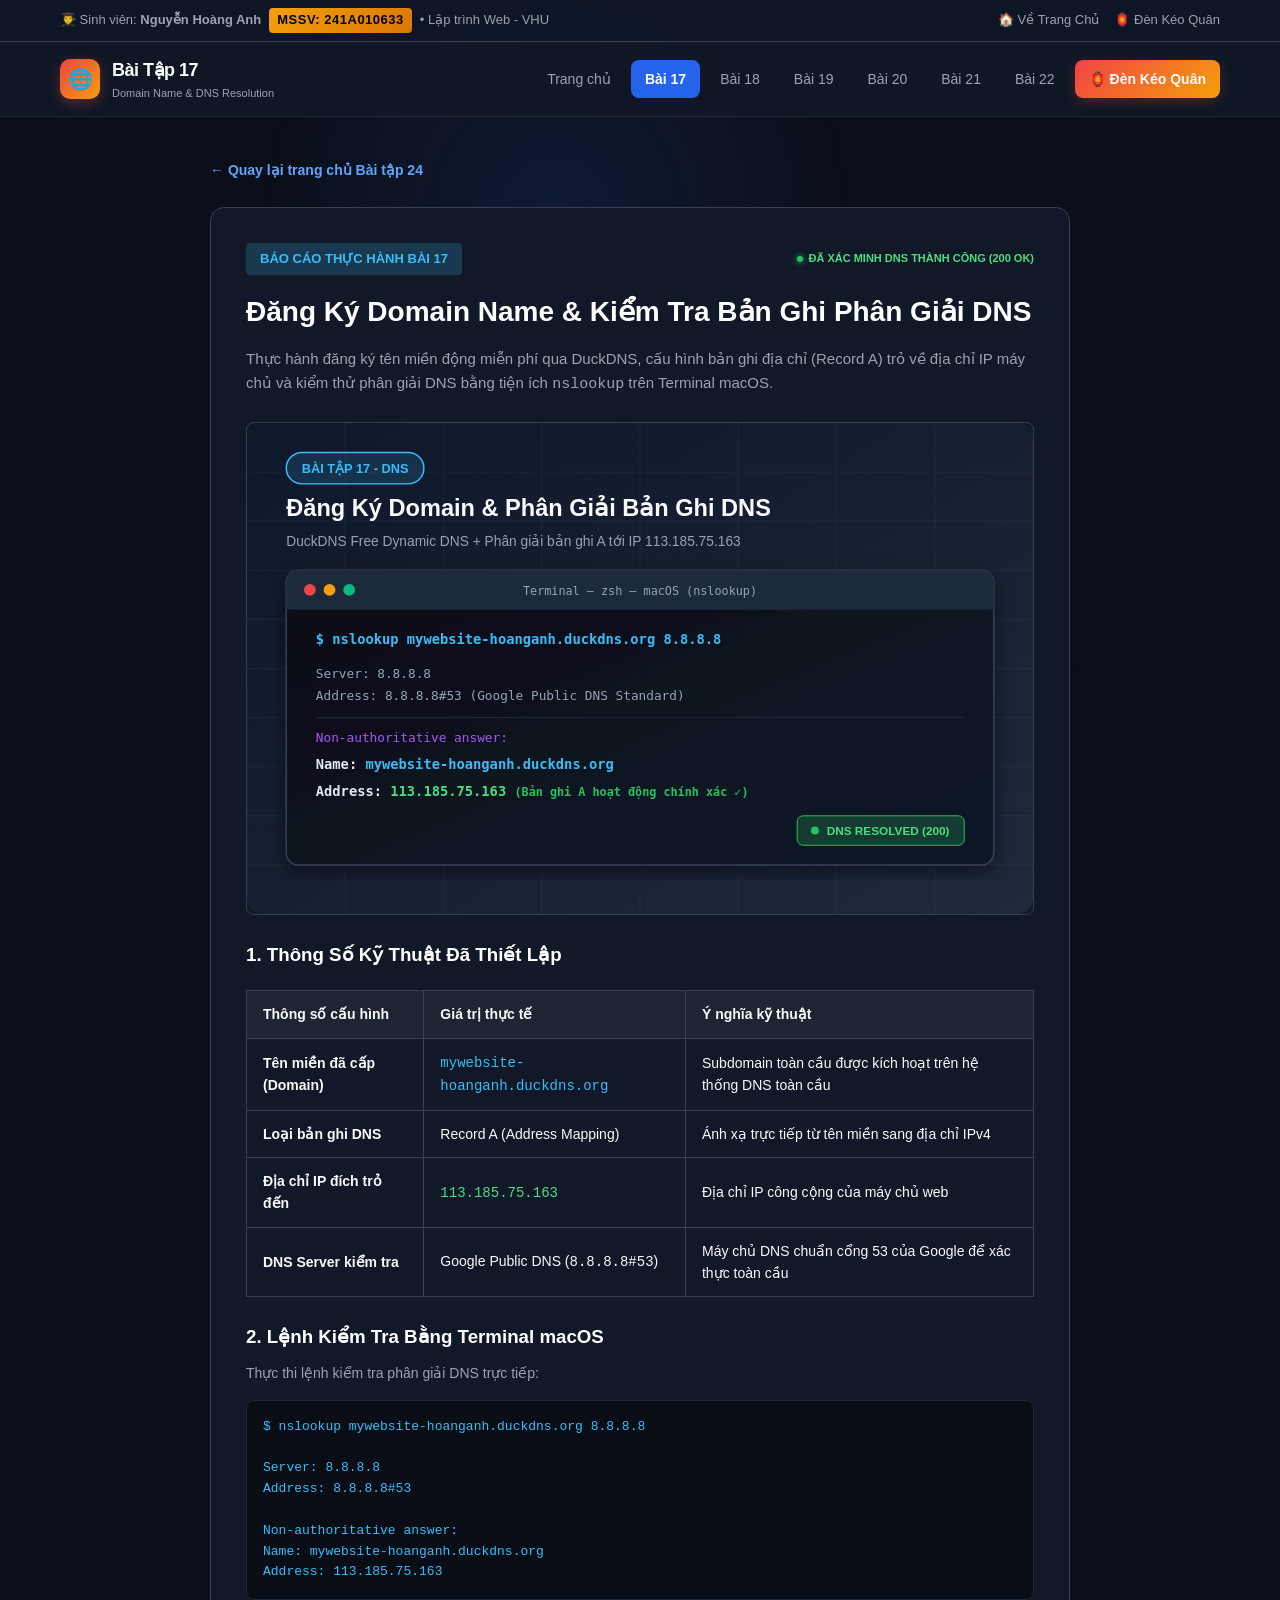
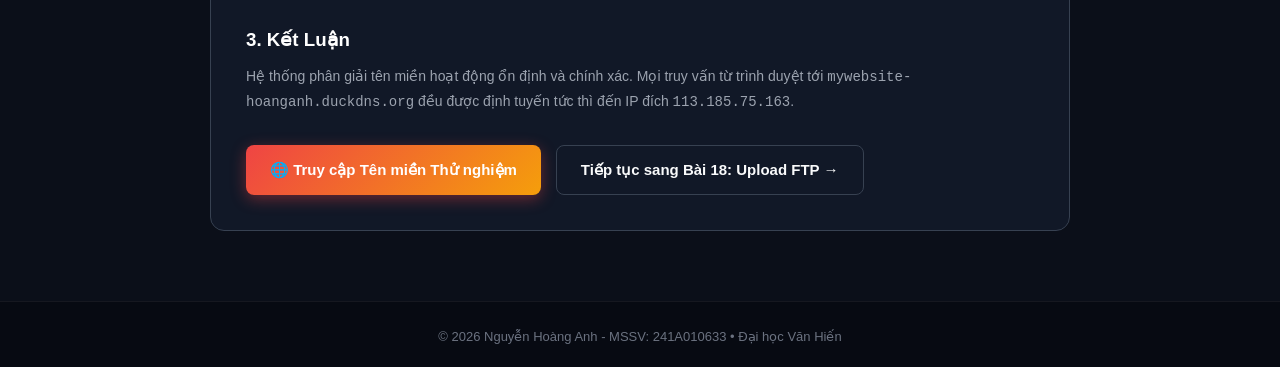
==== bai17.html @ 5831624d "Bài tập 24: Thiết kế hiệu ứng JavaScript Đèn kéo quân 3D & Trang chủ kết quả bài tập 17-22 - MSSV: 2" ====
<!DOCTYPE html>
<html lang="vi">
<head>
  <meta charset="UTF-8">
  <meta name="viewport" content="width=device-width, initial-scale=1.0">
  <title>Bài tập 17: Đăng ký Domain & Kiểm tra DNS | MSSV: 241A010633</title>
  <link rel="stylesheet" href="css/style.css">
  <style>
    .detail-container { max-width: 900px; margin: 40px auto 70px; }
    .report-card {
      background: var(--bg-card);
      border: 1px solid var(--border-color);
      border-radius: var(--radius-lg);
      padding: 35px;
      margin-bottom: 30px;
    }
    .back-link {
      display: inline-flex;
      align-items: center;
      gap: 8px;
      color: #60a5fa;
      font-weight: 600;
      margin-bottom: 25px;
      font-size: 14px;
    }
    .media-box {
      border-radius: var(--radius-md);
      overflow: hidden;
      margin: 25px 0;
      border: 1px solid #334155;
    }
    .media-box img { width: 100%; display: block; }
    .table-custom {
      width: 100%;
      border-collapse: collapse;
      margin: 20px 0;
      font-size: 14px;
    }
    .table-custom th, .table-custom td {
      border: 1px solid var(--border-color);
      padding: 12px 16px;
      text-align: left;
    }
    .table-custom th {
      background: rgba(255, 255, 255, 0.05);
      color: #f8fafc;
    }
    .code-snippet {
      background: #090d16;
      border: 1px solid #1e293b;
      border-radius: 8px;
      padding: 16px;
      font-family: 'Fira Code', monospace;
      font-size: 13px;
      color: #38bdf8;
      overflow-x: auto;
      margin: 15px 0;
    }
  </style>
</head>
<body>

  <!-- TOP BAR -->
  <div class="top-bar">
    <div class="container top-bar-content">
      <div class="student-tag">
        <span>👨‍🎓 Sinh viên: <strong>Nguyễn Hoàng Anh</strong></span>
        <span class="mssv-badge">MSSV: 241A010633</span>
        <span>• Lập trình Web - VHU</span>
      </div>
      <div class="quick-links">
        <a href="index.html">🏠 Về Trang Chủ</a>
        <a href="den-keo-quan.html">🏮 Đèn Kéo Quân</a>
      </div>
    </div>
  </div>

  <!-- NAVBAR -->
  <nav class="navbar">
    <div class="container nav-container">
      <a href="index.html" class="brand-logo">
        <div class="logo-icon">🌐</div>
        <div class="brand-text">
          <h1>Bài Tập 17</h1>
          <span>Domain Name &amp; DNS Resolution</span>
        </div>
      </a>
      <ul class="nav-menu">
        <li class="nav-item"><a href="index.html">Trang chủ</a></li>
        <li class="nav-item"><a href="bai17.html" class="active">Bài 17</a></li>
        <li class="nav-item"><a href="bai18.html">Bài 18</a></li>
        <li class="nav-item"><a href="bai19.html">Bài 19</a></li>
        <li class="nav-item"><a href="bai20.html">Bài 20</a></li>
        <li class="nav-item"><a href="bai21.html">Bài 21</a></li>
        <li class="nav-item"><a href="bai22.html">Bài 22</a></li>
        <li class="nav-item highlight"><a href="den-keo-quan.html">🏮 Đèn Kéo Quân</a></li>
      </ul>
    </div>
  </nav>

  <div class="container detail-container">
    <a href="index.html" class="back-link">← Quay lại trang chủ Bài tập 24</a>

    <div class="report-card">
      <div style="display: flex; justify-content: space-between; align-items: center; margin-bottom: 15px; flex-wrap: wrap; gap: 10px;">
        <span class="tag" style="background: rgba(56, 189, 248, 0.2); color: #38bdf8; font-weight: bold; padding: 6px 14px; font-size: 13px;">BÁO CÁO THỰC HÀNH BÀI 17</span>
        <span class="status-indicator"><span class="status-dot"></span> ĐÃ XÁC MINH DNS THÀNH CÔNG (200 OK)</span>
      </div>

      <h1 style="font-size: 28px; margin-bottom: 12px; color: #fff;">Đăng Ký Domain Name &amp; Kiểm Tra Bản Ghi Phân Giải DNS</h1>
      <p style="color: var(--text-muted); font-size: 15px;">
        Thực hành đăng ký tên miền động miễn phí qua DuckDNS, cấu hình bản ghi địa chỉ (Record A) trỏ về địa chỉ IP máy chủ và kiểm thử phân giải DNS bằng tiện ích <code>nslookup</code> trên Terminal macOS.
      </p>

      <!-- HÌNH KẾT QUẢ -->
      <div class="media-box">
        <img src="images/bt17.svg" alt="Hình kết quả Bài tập 17 DNS">
      </div>

      <h3 style="color: #fff; margin: 25px 0 10px;">1. Thông Số Kỹ Thuật Đã Thiết Lập</h3>
      <table class="table-custom">
        <thead>
          <tr>
            <th>Thông số cấu hình</th>
            <th>Giá trị thực tế</th>
            <th>Ý nghĩa kỹ thuật</th>
          </tr>
        </thead>
        <tbody>
          <tr>
            <td><strong>Tên miền đã cấp (Domain)</strong></td>
            <td><code style="color: #38bdf8;">mywebsite-hoanganh.duckdns.org</code></td>
            <td>Subdomain toàn cầu được kích hoạt trên hệ thống DNS toàn cầu</td>
          </tr>
          <tr>
            <td><strong>Loại bản ghi DNS</strong></td>
            <td>Record A (Address Mapping)</td>
            <td>Ánh xạ trực tiếp từ tên miền sang địa chỉ IPv4</td>
          </tr>
          <tr>
            <td><strong>Địa chỉ IP đích trỏ đến</strong></td>
            <td><code style="color: #4ade80;">113.185.75.163</code></td>
            <td>Địa chỉ IP công cộng của máy chủ web</td>
          </tr>
          <tr>
            <td><strong>DNS Server kiểm tra</strong></td>
            <td>Google Public DNS (<code>8.8.8.8#53</code>)</td>
            <td>Máy chủ DNS chuẩn cổng 53 của Google để xác thực toàn cầu</td>
          </tr>
        </tbody>
      </table>

      <h3 style="color: #fff; margin: 25px 0 10px;">2. Lệnh Kiểm Tra Bằng Terminal macOS</h3>
      <p style="color: var(--text-muted); font-size: 14px;">Thực thi lệnh kiểm tra phân giải DNS trực tiếp:</p>
      <div class="code-snippet">
$ nslookup mywebsite-hoanganh.duckdns.org 8.8.8.8<br><br>
Server:        8.8.8.8<br>
Address:       8.8.8.8#53<br><br>
Non-authoritative answer:<br>
Name:    mywebsite-hoanganh.duckdns.org<br>
Address: 113.185.75.163
      </div>

      <h3 style="color: #fff; margin: 25px 0 10px;">3. Kết Luận</h3>
      <p style="color: var(--text-muted); font-size: 14px; line-height: 1.7;">
        Hệ thống phân giải tên miền hoạt động ổn định và chính xác. Mọi truy vấn từ trình duyệt tới <code>mywebsite-hoanganh.duckdns.org</code> đều được định tuyến tức thì đến IP đích <code>113.185.75.163</code>.
      </p>

      <div style="margin-top: 30px; display: flex; gap: 15px; flex-wrap: wrap;">
        <a href="http://mywebsite-hoanganh.duckdns.org" target="_blank" rel="noopener" class="btn btn-primary">
          🌐 Truy cập Tên miền Thử nghiệm
        </a>
        <a href="bai18.html" class="btn btn-secondary">
          Tiếp tục sang Bài 18: Upload FTP →
        </a>
      </div>
    </div>
  </div>

  <footer>
    <div class="container">
      <p>© 2026 Nguyễn Hoàng Anh - MSSV: 241A010633 • Đại học Văn Hiến</p>
    </div>
  </footer>
</body>
</html>
---- css/style.css ----
/* ==========================================================================
   STYLE CHÍNH CHO BÀI TẬP 24 - ĐẠI HỌC VĂN HIẾN (VHU)
   Sinh viên: Nguyễn Hoàng Anh | MSSV: 241A010633
   ========================================================================== */

:root {
  --primary: #2563eb;
  --primary-hover: #1d4ed8;
  --accent: #f59e0b;
  --accent-gold: #d97706;
  --bg-main: #0b0f19;
  --bg-card: #111827;
  --bg-card-hover: #1f2937;
  --border-color: #374151;
  --text-main: #f9fafb;
  --text-muted: #9ca3af;
  --text-dim: #6b7280;
  --font-family: -apple-system, BlinkMacSystemFont, "Segoe UI", Roboto, "Helvetica Neue", Arial, sans-serif;
  --shadow-sm: 0 1px 2px 0 rgba(0, 0, 0, 0.05);
  --shadow-lg: 0 10px 25px -5px rgba(0, 0, 0, 0.4), 0 8px 10px -6px rgba(0, 0, 0, 0.3);
  --radius-lg: 14px;
  --radius-md: 8px;
  --transition: all 0.3s cubic-bezier(0.4, 0, 0.2, 1);
}

* {
  margin: 0;
  padding: 0;
  box-sizing: border-box;
}

html {
  scroll-behavior: smooth;
}

body {
  font-family: var(--font-family);
  background-color: var(--bg-main);
  color: var(--text-main);
  line-height: 1.6;
  overflow-x: hidden;
}

/* Background gradient blobs */
body::before {
  content: "";
  position: fixed;
  top: -10%;
  left: 20%;
  width: 600px;
  height: 600px;
  background: radial-gradient(circle, rgba(37, 99, 235, 0.12) 0%, rgba(0,0,0,0) 70%);
  pointer-events: none;
  z-index: -1;
}

body::after {
  content: "";
  position: fixed;
  bottom: 0%;
  right: 15%;
  width: 500px;
  height: 500px;
  background: radial-gradient(circle, rgba(245, 158, 11, 0.08) 0%, rgba(0,0,0,0) 70%);
  pointer-events: none;
  z-index: -1;
}

a {
  color: inherit;
  text-decoration: none;
}

/* CONTAINER */
.container {
  width: 100%;
  max-width: 1200px;
  margin: 0 auto;
  padding: 0 20px;
}

/* ==========================================================================
   TOP BAR (THÔNG TIN SINH VIÊN & MSSV)
   ========================================================================== */
.top-bar {
  background: rgba(15, 23, 42, 0.85);
  backdrop-filter: blur(8px);
  border-bottom: 1px solid var(--border-color);
  padding: 8px 0;
  font-size: 13px;
  color: var(--text-muted);
}

.top-bar-content {
  display: flex;
  justify-content: space-between;
  align-items: center;
  flex-wrap: wrap;
  gap: 10px;
}

.student-tag {
  display: inline-flex;
  align-items: center;
  gap: 8px;
}

.mssv-badge {
  background: linear-gradient(135deg, #f59e0b, #d97706);
  color: #000;
  font-weight: 800;
  padding: 2px 8px;
  border-radius: 4px;
  letter-spacing: 0.5px;
}

.quick-links {
  display: flex;
  gap: 15px;
}

.quick-links a:hover {
  color: var(--accent);
}

/* ==========================================================================
   NAVIGATION BAR
   ========================================================================== */
.navbar {
  position: sticky;
  top: 0;
  z-index: 1000;
  background: rgba(17, 24, 39, 0.92);
  backdrop-filter: blur(12px);
  border-bottom: 1px solid rgba(255, 255, 255, 0.08);
  padding: 14px 0;
  transition: var(--transition);
}

.nav-container {
  display: flex;
  justify-content: space-between;
  align-items: center;
}

.brand-logo {
  display: flex;
  align-items: center;
  gap: 12px;
}

.logo-icon {
  width: 40px;
  height: 40px;
  border-radius: 10px;
  background: linear-gradient(135deg, #ef4444, #f59e0b);
  display: flex;
  align-items: center;
  justify-content: center;
  font-size: 20px;
  box-shadow: 0 4px 12px rgba(239, 68, 68, 0.35);
}

.brand-text h1 {
  font-size: 18px;
  font-weight: 800;
  color: var(--text-main);
  letter-spacing: -0.5px;
}

.brand-text span {
  font-size: 11px;
  color: var(--text-muted);
  display: block;
}

.nav-menu {
  display: flex;
  list-style: none;
  align-items: center;
  gap: 6px;
}

.nav-item a {
  padding: 8px 14px;
  border-radius: var(--radius-md);
  font-size: 14px;
  font-weight: 500;
  color: var(--text-muted);
  transition: var(--transition);
  display: inline-flex;
  align-items: center;
  gap: 6px;
}

.nav-item a:hover {
  color: var(--text-main);
  background: rgba(255, 255, 255, 0.06);
}

.nav-item a.active {
  color: #ffffff;
  background: var(--primary);
  font-weight: 600;
}

.nav-item.highlight a {
  background: linear-gradient(135deg, #ef4444, #f59e0b);
  color: #fff;
  font-weight: 700;
  box-shadow: 0 4px 12px rgba(239, 68, 68, 0.25);
}

.nav-item.highlight a:hover {
  opacity: 0.95;
  transform: translateY(-1px);
}

.nav-toggle {
  display: none;
  background: none;
  border: none;
  color: var(--text-main);
  font-size: 24px;
  cursor: pointer;
}

/* ==========================================================================
   HERO SECTION
   ========================================================================== */
.hero-section {
  padding: 60px 0 40px;
  text-align: center;
  position: relative;
}

.hero-badge {
  display: inline-flex;
  align-items: center;
  gap: 8px;
  padding: 6px 16px;
  background: rgba(37, 99, 235, 0.15);
  border: 1px solid rgba(59, 130, 246, 0.3);
  border-radius: 30px;
  color: #60a5fa;
  font-size: 13px;
  font-weight: 600;
  margin-bottom: 20px;
}

.hero-title {
  font-size: clamp(28px, 4vw, 44px);
  font-weight: 900;
  line-height: 1.2;
  margin-bottom: 16px;
  background: linear-gradient(135deg, #ffffff 0%, #cbd5e1 50%, #94a3b8 100%);
  -webkit-background-clip: text;
  -webkit-text-fill-color: transparent;
}

.hero-subtitle {
  font-size: clamp(15px, 2vw, 18px);
  color: var(--text-muted);
  max-width: 780px;
  margin: 0 auto 30px;
}

.hero-cta-group {
  display: flex;
  justify-content: center;
  gap: 15px;
  flex-wrap: wrap;
  margin-bottom: 40px;
}

.btn {
  display: inline-flex;
  align-items: center;
  gap: 8px;
  padding: 12px 24px;
  border-radius: var(--radius-md);
  font-size: 15px;
  font-weight: 600;
  cursor: pointer;
  transition: var(--transition);
  border: none;
}

.btn-primary {
  background: linear-gradient(135deg, #ef4444, #f59e0b);
  color: #fff;
  box-shadow: 0 4px 15px rgba(239, 68, 68, 0.4);
}

.btn-primary:hover {
  transform: translateY(-2px);
  box-shadow: 0 6px 20px rgba(239, 68, 68, 0.5);
}

.btn-secondary {
  background: var(--bg-card);
  color: var(--text-main);
  border: 1px solid var(--border-color);
}

.btn-secondary:hover {
  background: var(--bg-card-hover);
  border-color: #6b7280;
}

/* QUICK STATS BAR */
.stats-bar {
  display: grid;
  grid-template-columns: repeat(auto-fit, minmax(200px, 1fr));
  gap: 16px;
  margin-bottom: 50px;
}

.stat-card {
  background: rgba(17, 24, 39, 0.6);
  border: 1px solid rgba(255, 255, 255, 0.08);
  border-radius: var(--radius-lg);
  padding: 20px;
  text-align: center;
  backdrop-filter: blur(10px);
  transition: var(--transition);
}

.stat-card:hover {
  transform: translateY(-3px);
  border-color: rgba(255, 255, 255, 0.15);
}

.stat-number {
  font-size: 32px;
  font-weight: 800;
  color: #60a5fa;
  margin-bottom: 4px;
}

.stat-label {
  font-size: 13px;
  color: var(--text-muted);
}

/* ==========================================================================
   SECTION HEADERS
   ========================================================================== */
.section {
  padding: 60px 0;
}

.section-header {
  text-align: center;
  margin-bottom: 45px;
}

.section-tag {
  color: var(--accent);
  font-size: 13px;
  font-weight: 700;
  text-transform: uppercase;
  letter-spacing: 1px;
  display: block;
  margin-bottom: 8px;
}

.section-title {
  font-size: clamp(24px, 3vw, 32px);
  font-weight: 800;
  color: var(--text-main);
  margin-bottom: 12px;
}

.section-desc {
  font-size: 15px;
  color: var(--text-muted);
  max-width: 650px;
  margin: 0 auto;
}

/* ==========================================================================
   CARDS GRID (DANH SÁCH BÀI TẬP 17 - 22 & ĐÈN KÉO QUÂN)
   ========================================================================== */
.projects-grid {
  display: grid;
  grid-template-columns: repeat(auto-fill, minmax(350px, 1fr));
  gap: 28px;
}

.project-card {
  background: var(--bg-card);
  border: 1px solid var(--border-color);
  border-radius: var(--radius-lg);
  overflow: hidden;
  transition: var(--transition);
  display: flex;
  flex-direction: column;
  position: relative;
}

.project-card:hover {
  transform: translateY(-6px);
  border-color: rgba(96, 165, 250, 0.5);
  box-shadow: var(--shadow-lg);
}

.project-card.featured {
  border-color: rgba(245, 158, 11, 0.5);
  background: linear-gradient(180deg, rgba(30, 15, 15, 0.8) 0%, var(--bg-card) 100%);
}

.featured-ribbon {
  position: absolute;
  top: 15px;
  right: 15px;
  background: linear-gradient(135deg, #ef4444, #f59e0b);
  color: #fff;
  font-size: 11px;
  font-weight: 800;
  padding: 4px 10px;
  border-radius: 20px;
  z-index: 10;
  box-shadow: 0 2px 8px rgba(0,0,0,0.3);
}

.card-media {
  position: relative;
  width: 100%;
  aspect-ratio: 16 / 10;
  overflow: hidden;
  background: #0d1117;
}

.card-media img {
  width: 100%;
  height: 100%;
  object-fit: cover;
  transition: transform 0.5s ease;
}

.project-card:hover .card-media img {
  transform: scale(1.04);
}

.card-badge-top {
  position: absolute;
  bottom: 12px;
  left: 12px;
  background: rgba(0, 0, 0, 0.75);
  backdrop-filter: blur(4px);
  color: #fff;
  font-size: 11px;
  font-weight: 700;
  padding: 3px 8px;
  border-radius: 4px;
  border: 1px solid rgba(255, 255, 255, 0.1);
}

.card-body {
  padding: 22px;
  display: flex;
  flex-direction: column;
  flex: 1;
}

.card-meta {
  display: flex;
  justify-content: space-between;
  align-items: center;
  margin-bottom: 10px;
}

.card-number {
  font-size: 12px;
  font-weight: 700;
  color: #60a5fa;
  text-transform: uppercase;
}

.status-indicator {
  display: inline-flex;
  align-items: center;
  gap: 5px;
  font-size: 11px;
  font-weight: 600;
  color: #4ade80;
}

.status-dot {
  width: 6px;
  height: 6px;
  border-radius: 50%;
  background: #22c55e;
  box-shadow: 0 0 6px #22c55e;
}

.card-title {
  font-size: 18px;
  font-weight: 700;
  color: var(--text-main);
  margin-bottom: 10px;
  line-height: 1.35;
}

.card-desc {
  font-size: 13.5px;
  color: var(--text-muted);
  margin-bottom: 16px;
  flex: 1;
}

.card-tags {
  display: flex;
  flex-wrap: wrap;
  gap: 6px;
  margin-bottom: 20px;
}

.tag {
  background: rgba(255, 255, 255, 0.05);
  color: var(--text-muted);
  font-size: 11px;
  padding: 3px 8px;
  border-radius: 4px;
}

.card-footer {
  display: flex;
  gap: 10px;
  padding-top: 15px;
  border-top: 1px solid rgba(255, 255, 255, 0.08);
}

.card-footer .btn {
  flex: 1;
  padding: 8px 12px;
  font-size: 13px;
  justify-content: center;
}

/* ==========================================================================
   STUDENT PROFILE CARD / FOOTER
   ========================================================================== */
.author-section {
  background: linear-gradient(180deg, transparent, rgba(17, 24, 39, 0.8));
  border-top: 1px solid var(--border-color);
  padding: 60px 0;
}

.profile-card {
  background: var(--bg-card);
  border: 1px solid var(--border-color);
  border-radius: var(--radius-lg);
  padding: 35px;
  display: flex;
  align-items: center;
  gap: 30px;
  flex-wrap: wrap;
}

.profile-avatar {
  width: 110px;
  height: 110px;
  border-radius: 50%;
  object-fit: cover;
  border: 3px solid var(--accent);
  box-shadow: 0 0 20px rgba(245, 158, 11, 0.3);
}

.profile-info {
  flex: 1;
}

.profile-name {
  font-size: 22px;
  font-weight: 800;
  color: #fff;
  margin-bottom: 6px;
  display: flex;
  align-items: center;
  gap: 12px;
  flex-wrap: wrap;
}

.profile-details {
  display: grid;
  grid-template-columns: repeat(auto-fit, minmax(180px, 1fr));
  gap: 10px;
  margin-top: 15px;
  font-size: 13.5px;
  color: var(--text-muted);
}

.profile-details strong {
  color: var(--text-main);
}

/* FOOTER */
footer {
  background: #070a12;
  border-top: 1px solid rgba(255, 255, 255, 0.06);
  padding: 25px 0;
  text-align: center;
  font-size: 13px;
  color: var(--text-dim);
}

footer a {
  color: var(--text-muted);
  text-decoration: underline;
}

footer a:hover {
  color: var(--text-main);
}

/* ==========================================================================
   RESPONSIVE DESIGN
   ========================================================================== */
@media (max-width: 900px) {
  .nav-menu {
    position: fixed;
    top: 70px;
    left: 0;
    width: 100%;
    background: #0f172a;
    flex-direction: column;
    padding: 20px;
    gap: 10px;
    border-bottom: 1px solid var(--border-color);
    display: none;
    box-shadow: var(--shadow-lg);
  }

  .nav-menu.active {
    display: flex;
  }

  .nav-toggle {
    display: block;
  }

  .nav-item {
    width: 100%;
  }

  .nav-item a {
    width: 100%;
  }

  .projects-grid {
    grid-template-columns: 1fr;
  }

  .profile-card {
    flex-direction: column;
    text-align: center;
  }

  .profile-details {
    text-align: left;
  }
}
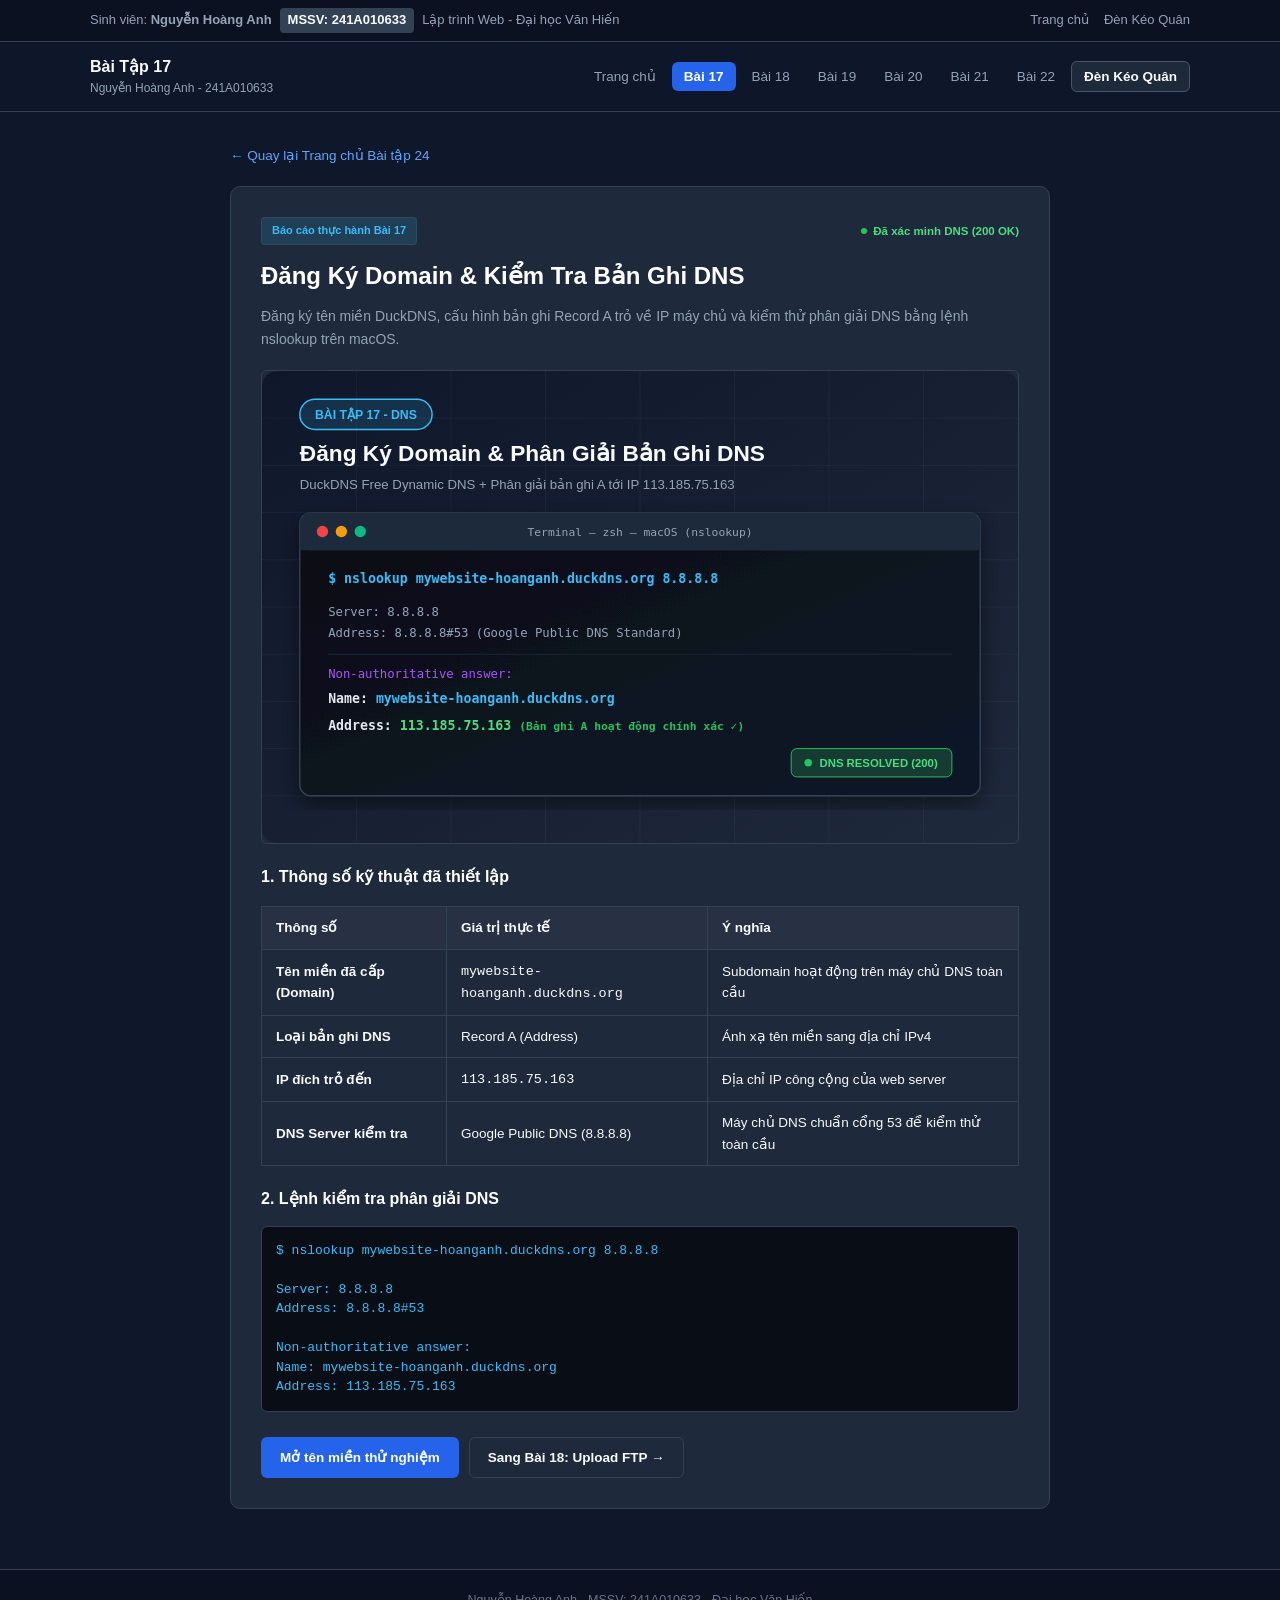
==== commit 132ed0bb: "Refactor: Giao dien gon clean, khong icon logo, khong comment trong source code" ====
--- a/bai17.html
+++ b/bai17.html
@@ -3,86 +3,84 @@
 <head>
   <meta charset="UTF-8">
   <meta name="viewport" content="width=device-width, initial-scale=1.0">
-  <title>Bài tập 17: Đăng ký Domain & Kiểm tra DNS | MSSV: 241A010633</title>
+  <title>Bài tập 17: Domain & DNS - MSSV: 241A010633</title>
   <link rel="stylesheet" href="css/style.css">
   <style>
-    .detail-container { max-width: 900px; margin: 40px auto 70px; }
+    .detail-container { max-width: 860px; margin: 30px auto 60px; }
     .report-card {
       background: var(--bg-card);
       border: 1px solid var(--border-color);
       border-radius: var(--radius-lg);
-      padding: 35px;
-      margin-bottom: 30px;
+      padding: 30px;
+      margin-bottom: 25px;
     }
     .back-link {
       display: inline-flex;
       align-items: center;
-      gap: 8px;
+      gap: 6px;
       color: #60a5fa;
-      font-weight: 600;
-      margin-bottom: 25px;
-      font-size: 14px;
+      font-weight: 500;
+      margin-bottom: 20px;
+      font-size: 13.5px;
     }
     .media-box {
       border-radius: var(--radius-md);
       overflow: hidden;
-      margin: 25px 0;
-      border: 1px solid #334155;
+      margin: 20px 0;
+      border: 1px solid var(--border-color);
     }
     .media-box img { width: 100%; display: block; }
     .table-custom {
       width: 100%;
       border-collapse: collapse;
-      margin: 20px 0;
-      font-size: 14px;
+      margin: 16px 0;
+      font-size: 13.5px;
     }
     .table-custom th, .table-custom td {
       border: 1px solid var(--border-color);
-      padding: 12px 16px;
+      padding: 10px 14px;
       text-align: left;
     }
     .table-custom th {
-      background: rgba(255, 255, 255, 0.05);
+      background: rgba(255, 255, 255, 0.04);
       color: #f8fafc;
     }
     .code-snippet {
       background: #090d16;
-      border: 1px solid #1e293b;
-      border-radius: 8px;
-      padding: 16px;
-      font-family: 'Fira Code', monospace;
+      border: 1px solid var(--border-color);
+      border-radius: 6px;
+      padding: 14px;
+      font-family: monospace;
       font-size: 13px;
       color: #38bdf8;
       overflow-x: auto;
-      margin: 15px 0;
+      margin: 14px 0;
+      line-height: 1.5;
     }
   </style>
 </head>
 <body>
 
-  <!-- TOP BAR -->
   <div class="top-bar">
     <div class="container top-bar-content">
       <div class="student-tag">
-        <span>👨‍🎓 Sinh viên: <strong>Nguyễn Hoàng Anh</strong></span>
+        <span>Sinh viên: <strong>Nguyễn Hoàng Anh</strong></span>
         <span class="mssv-badge">MSSV: 241A010633</span>
-        <span>• Lập trình Web - VHU</span>
+        <span>Lập trình Web - Đại học Văn Hiến</span>
       </div>
       <div class="quick-links">
-        <a href="index.html">🏠 Về Trang Chủ</a>
-        <a href="den-keo-quan.html">🏮 Đèn Kéo Quân</a>
+        <a href="index.html">Trang chủ</a>
+        <a href="den-keo-quan.html">Đèn Kéo Quân</a>
       </div>
     </div>
   </div>
 
-  <!-- NAVBAR -->
   <nav class="navbar">
     <div class="container nav-container">
       <a href="index.html" class="brand-logo">
-        <div class="logo-icon">🌐</div>
         <div class="brand-text">
           <h1>Bài Tập 17</h1>
-          <span>Domain Name &amp; DNS Resolution</span>
+          <span>Nguyễn Hoàng Anh - 241A010633</span>
         </div>
       </a>
       <ul class="nav-menu">
@@ -93,65 +91,63 @@
         <li class="nav-item"><a href="bai20.html">Bài 20</a></li>
         <li class="nav-item"><a href="bai21.html">Bài 21</a></li>
         <li class="nav-item"><a href="bai22.html">Bài 22</a></li>
-        <li class="nav-item highlight"><a href="den-keo-quan.html">🏮 Đèn Kéo Quân</a></li>
+        <li class="nav-item highlight"><a href="den-keo-quan.html">Đèn Kéo Quân</a></li>
       </ul>
     </div>
   </nav>
 
   <div class="container detail-container">
-    <a href="index.html" class="back-link">← Quay lại trang chủ Bài tập 24</a>
+    <a href="index.html" class="back-link">&larr; Quay lại Trang chủ Bài tập 24</a>
 
     <div class="report-card">
-      <div style="display: flex; justify-content: space-between; align-items: center; margin-bottom: 15px; flex-wrap: wrap; gap: 10px;">
-        <span class="tag" style="background: rgba(56, 189, 248, 0.2); color: #38bdf8; font-weight: bold; padding: 6px 14px; font-size: 13px;">BÁO CÁO THỰC HÀNH BÀI 17</span>
-        <span class="status-indicator"><span class="status-dot"></span> ĐÃ XÁC MINH DNS THÀNH CÔNG (200 OK)</span>
+      <div style="display: flex; justify-content: space-between; align-items: center; margin-bottom: 12px; flex-wrap: wrap; gap: 8px;">
+        <span class="tag" style="background: rgba(56, 189, 248, 0.15); color: #38bdf8; font-weight: 600; padding: 4px 10px;">Báo cáo thực hành Bài 17</span>
+        <span class="status-indicator"><span class="status-dot"></span> Đã xác minh DNS (200 OK)</span>
       </div>
 
-      <h1 style="font-size: 28px; margin-bottom: 12px; color: #fff;">Đăng Ký Domain Name &amp; Kiểm Tra Bản Ghi Phân Giải DNS</h1>
-      <p style="color: var(--text-muted); font-size: 15px;">
-        Thực hành đăng ký tên miền động miễn phí qua DuckDNS, cấu hình bản ghi địa chỉ (Record A) trỏ về địa chỉ IP máy chủ và kiểm thử phân giải DNS bằng tiện ích <code>nslookup</code> trên Terminal macOS.
+      <h1 style="font-size: 24px; margin-bottom: 10px; color: #fff;">Đăng Ký Domain &amp; Kiểm Tra Bản Ghi DNS</h1>
+      <p style="color: var(--text-muted); font-size: 14px;">
+        Đăng ký tên miền DuckDNS, cấu hình bản ghi Record A trỏ về IP máy chủ và kiểm thử phân giải DNS bằng lệnh nslookup trên macOS.
       </p>
 
-      <!-- HÌNH KẾT QUẢ -->
       <div class="media-box">
         <img src="images/bt17.svg" alt="Hình kết quả Bài tập 17 DNS">
       </div>
 
-      <h3 style="color: #fff; margin: 25px 0 10px;">1. Thông Số Kỹ Thuật Đã Thiết Lập</h3>
+      <h3 style="color: #fff; margin: 20px 0 8px; font-size: 16px;">1. Thông số kỹ thuật đã thiết lập</h3>
       <table class="table-custom">
         <thead>
           <tr>
-            <th>Thông số cấu hình</th>
+            <th>Thông số</th>
             <th>Giá trị thực tế</th>
-            <th>Ý nghĩa kỹ thuật</th>
+            <th>Ý nghĩa</th>
           </tr>
         </thead>
         <tbody>
           <tr>
             <td><strong>Tên miền đã cấp (Domain)</strong></td>
-            <td><code style="color: #38bdf8;">mywebsite-hoanganh.duckdns.org</code></td>
-            <td>Subdomain toàn cầu được kích hoạt trên hệ thống DNS toàn cầu</td>
+            <td><code>mywebsite-hoanganh.duckdns.org</code></td>
+            <td>Subdomain hoạt động trên máy chủ DNS toàn cầu</td>
           </tr>
           <tr>
             <td><strong>Loại bản ghi DNS</strong></td>
-            <td>Record A (Address Mapping)</td>
-            <td>Ánh xạ trực tiếp từ tên miền sang địa chỉ IPv4</td>
+            <td>Record A (Address)</td>
+            <td>Ánh xạ tên miền sang địa chỉ IPv4</td>
           </tr>
           <tr>
-            <td><strong>Địa chỉ IP đích trỏ đến</strong></td>
-            <td><code style="color: #4ade80;">113.185.75.163</code></td>
-            <td>Địa chỉ IP công cộng của máy chủ web</td>
+            <td><strong>IP đích trỏ đến</strong></td>
+            <td><code>113.185.75.163</code></td>
+            <td>Địa chỉ IP công cộng của web server</td>
           </tr>
           <tr>
             <td><strong>DNS Server kiểm tra</strong></td>
-            <td>Google Public DNS (<code>8.8.8.8#53</code>)</td>
-            <td>Máy chủ DNS chuẩn cổng 53 của Google để xác thực toàn cầu</td>
+            <td>Google Public DNS (8.8.8.8)</td>
+            <td>Máy chủ DNS chuẩn cổng 53 để kiểm thử toàn cầu</td>
           </tr>
         </tbody>
       </table>
 
-      <h3 style="color: #fff; margin: 25px 0 10px;">2. Lệnh Kiểm Tra Bằng Terminal macOS</h3>
-      <p style="color: var(--text-muted); font-size: 14px;">Thực thi lệnh kiểm tra phân giải DNS trực tiếp:</p>
+      <h3 style="color: #fff; margin: 20px 0 8px; font-size: 16px;">2. Lệnh kiểm tra phân giải DNS</h3>
       <div class="code-snippet">
 $ nslookup mywebsite-hoanganh.duckdns.org 8.8.8.8<br><br>
 Server:        8.8.8.8<br>
@@ -161,17 +157,12 @@
 Address: 113.185.75.163
       </div>
 
-      <h3 style="color: #fff; margin: 25px 0 10px;">3. Kết Luận</h3>
-      <p style="color: var(--text-muted); font-size: 14px; line-height: 1.7;">
-        Hệ thống phân giải tên miền hoạt động ổn định và chính xác. Mọi truy vấn từ trình duyệt tới <code>mywebsite-hoanganh.duckdns.org</code> đều được định tuyến tức thì đến IP đích <code>113.185.75.163</code>.
-      </p>
-
-      <div style="margin-top: 30px; display: flex; gap: 15px; flex-wrap: wrap;">
+      <div style="margin-top: 25px; display: flex; gap: 10px; flex-wrap: wrap;">
         <a href="http://mywebsite-hoanganh.duckdns.org" target="_blank" rel="noopener" class="btn btn-primary">
-          🌐 Truy cập Tên miền Thử nghiệm
+          Mở tên miền thử nghiệm
         </a>
         <a href="bai18.html" class="btn btn-secondary">
-          Tiếp tục sang Bài 18: Upload FTP →
+          Sang Bài 18: Upload FTP &rarr;
         </a>
       </div>
     </div>
@@ -179,7 +170,7 @@
 
   <footer>
     <div class="container">
-      <p>© 2026 Nguyễn Hoàng Anh - MSSV: 241A010633 • Đại học Văn Hiến</p>
+      <p>Nguyễn Hoàng Anh - MSSV: 241A010633 - Đại học Văn Hiến</p>
     </div>
   </footer>
 </body>
--- a/css/style.css
+++ b/css/style.css
@@ -1,26 +1,17 @@
-/* ==========================================================================
-   STYLE CHÍNH CHO BÀI TẬP 24 - ĐẠI HỌC VĂN HIẾN (VHU)
-   Sinh viên: Nguyễn Hoàng Anh | MSSV: 241A010633
-   ========================================================================== */
-
 :root {
   --primary: #2563eb;
   --primary-hover: #1d4ed8;
-  --accent: #f59e0b;
-  --accent-gold: #d97706;
-  --bg-main: #0b0f19;
-  --bg-card: #111827;
-  --bg-card-hover: #1f2937;
-  --border-color: #374151;
-  --text-main: #f9fafb;
-  --text-muted: #9ca3af;
-  --text-dim: #6b7280;
+  --bg-main: #0f172a;
+  --bg-card: #1e293b;
+  --bg-card-hover: #273549;
+  --border-color: #334155;
+  --text-main: #f8fafc;
+  --text-muted: #94a3b8;
+  --text-dim: #64748b;
   --font-family: -apple-system, BlinkMacSystemFont, "Segoe UI", Roboto, "Helvetica Neue", Arial, sans-serif;
-  --shadow-sm: 0 1px 2px 0 rgba(0, 0, 0, 0.05);
-  --shadow-lg: 0 10px 25px -5px rgba(0, 0, 0, 0.4), 0 8px 10px -6px rgba(0, 0, 0, 0.3);
-  --radius-lg: 14px;
-  --radius-md: 8px;
-  --transition: all 0.3s cubic-bezier(0.4, 0, 0.2, 1);
+  --radius-lg: 10px;
+  --radius-md: 6px;
+  --transition: all 0.2s ease;
 }
 
 * {
@@ -41,50 +32,20 @@
   overflow-x: hidden;
 }
 
-/* Background gradient blobs */
-body::before {
-  content: "";
-  position: fixed;
-  top: -10%;
-  left: 20%;
-  width: 600px;
-  height: 600px;
-  background: radial-gradient(circle, rgba(37, 99, 235, 0.12) 0%, rgba(0,0,0,0) 70%);
-  pointer-events: none;
-  z-index: -1;
-}
-
-body::after {
-  content: "";
-  position: fixed;
-  bottom: 0%;
-  right: 15%;
-  width: 500px;
-  height: 500px;
-  background: radial-gradient(circle, rgba(245, 158, 11, 0.08) 0%, rgba(0,0,0,0) 70%);
-  pointer-events: none;
-  z-index: -1;
-}
-
 a {
   color: inherit;
   text-decoration: none;
 }
 
-/* CONTAINER */
 .container {
   width: 100%;
-  max-width: 1200px;
+  max-width: 1140px;
   margin: 0 auto;
   padding: 0 20px;
 }
 
-/* ==========================================================================
-   TOP BAR (THÔNG TIN SINH VIÊN & MSSV)
-   ========================================================================== */
 .top-bar {
-  background: rgba(15, 23, 42, 0.85);
-  backdrop-filter: blur(8px);
+  background: #0b1120;
   border-bottom: 1px solid var(--border-color);
   padding: 8px 0;
   font-size: 13px;
@@ -106,12 +67,11 @@
 }
 
 .mssv-badge {
-  background: linear-gradient(135deg, #f59e0b, #d97706);
-  color: #000;
-  font-weight: 800;
+  background: #334155;
+  color: #f8fafc;
+  font-weight: 700;
   padding: 2px 8px;
   border-radius: 4px;
-  letter-spacing: 0.5px;
 }
 
 .quick-links {
@@ -120,82 +80,56 @@
 }
 
 .quick-links a:hover {
-  color: var(--accent);
-}
-
-/* ==========================================================================
-   NAVIGATION BAR
-   ========================================================================== */
+  color: #38bdf8;
+}
+
 .navbar {
   position: sticky;
   top: 0;
   z-index: 1000;
-  background: rgba(17, 24, 39, 0.92);
-  backdrop-filter: blur(12px);
-  border-bottom: 1px solid rgba(255, 255, 255, 0.08);
-  padding: 14px 0;
+  background: rgba(15, 23, 42, 0.95);
+  backdrop-filter: blur(8px);
+  border-bottom: 1px solid var(--border-color);
+  padding: 12px 0;
+}
+
+.nav-container {
+  display: flex;
+  justify-content: space-between;
+  align-items: center;
+}
+
+.brand-text h1 {
+  font-size: 16px;
+  font-weight: 700;
+  color: var(--text-main);
+}
+
+.brand-text span {
+  font-size: 12px;
+  color: var(--text-muted);
+  display: block;
+}
+
+.nav-menu {
+  display: flex;
+  list-style: none;
+  align-items: center;
+  gap: 4px;
+}
+
+.nav-item a {
+  padding: 7px 12px;
+  border-radius: var(--radius-md);
+  font-size: 13.5px;
+  font-weight: 500;
+  color: var(--text-muted);
   transition: var(--transition);
 }
 
-.nav-container {
-  display: flex;
-  justify-content: space-between;
-  align-items: center;
-}
-
-.brand-logo {
-  display: flex;
-  align-items: center;
-  gap: 12px;
-}
-
-.logo-icon {
-  width: 40px;
-  height: 40px;
-  border-radius: 10px;
-  background: linear-gradient(135deg, #ef4444, #f59e0b);
-  display: flex;
-  align-items: center;
-  justify-content: center;
-  font-size: 20px;
-  box-shadow: 0 4px 12px rgba(239, 68, 68, 0.35);
-}
-
-.brand-text h1 {
-  font-size: 18px;
-  font-weight: 800;
-  color: var(--text-main);
-  letter-spacing: -0.5px;
-}
-
-.brand-text span {
-  font-size: 11px;
-  color: var(--text-muted);
-  display: block;
-}
-
-.nav-menu {
-  display: flex;
-  list-style: none;
-  align-items: center;
-  gap: 6px;
-}
-
-.nav-item a {
-  padding: 8px 14px;
-  border-radius: var(--radius-md);
-  font-size: 14px;
-  font-weight: 500;
-  color: var(--text-muted);
-  transition: var(--transition);
-  display: inline-flex;
-  align-items: center;
-  gap: 6px;
-}
-
 .nav-item a:hover {
   color: var(--text-main);
-  background: rgba(255, 255, 255, 0.06);
+  background: rgba(255, 255, 255, 0.05);
 }
 
 .nav-item a.active {
@@ -205,96 +139,88 @@
 }
 
 .nav-item.highlight a {
-  background: linear-gradient(135deg, #ef4444, #f59e0b);
-  color: #fff;
-  font-weight: 700;
-  box-shadow: 0 4px 12px rgba(239, 68, 68, 0.25);
+  background: #1e293b;
+  border: 1px solid #475569;
+  color: #f8fafc;
+  font-weight: 600;
 }
 
 .nav-item.highlight a:hover {
-  opacity: 0.95;
-  transform: translateY(-1px);
+  background: var(--primary);
+  border-color: var(--primary);
 }
 
 .nav-toggle {
   display: none;
   background: none;
-  border: none;
-  color: var(--text-main);
-  font-size: 24px;
+  border: 1px solid var(--border-color);
+  color: var(--text-main);
+  font-size: 16px;
+  padding: 4px 10px;
+  border-radius: 4px;
   cursor: pointer;
 }
 
-/* ==========================================================================
-   HERO SECTION
-   ========================================================================== */
 .hero-section {
-  padding: 60px 0 40px;
+  padding: 45px 0 25px;
   text-align: center;
-  position: relative;
 }
 
 .hero-badge {
-  display: inline-flex;
-  align-items: center;
-  gap: 8px;
-  padding: 6px 16px;
-  background: rgba(37, 99, 235, 0.15);
-  border: 1px solid rgba(59, 130, 246, 0.3);
-  border-radius: 30px;
+  display: inline-block;
+  padding: 4px 12px;
+  background: rgba(37, 99, 235, 0.12);
+  border: 1px solid rgba(59, 130, 246, 0.25);
+  border-radius: 20px;
   color: #60a5fa;
-  font-size: 13px;
+  font-size: 12px;
   font-weight: 600;
-  margin-bottom: 20px;
+  margin-bottom: 15px;
 }
 
 .hero-title {
-  font-size: clamp(28px, 4vw, 44px);
-  font-weight: 900;
-  line-height: 1.2;
-  margin-bottom: 16px;
-  background: linear-gradient(135deg, #ffffff 0%, #cbd5e1 50%, #94a3b8 100%);
-  -webkit-background-clip: text;
-  -webkit-text-fill-color: transparent;
+  font-size: 32px;
+  font-weight: 800;
+  line-height: 1.25;
+  margin-bottom: 12px;
+  color: #f8fafc;
 }
 
 .hero-subtitle {
-  font-size: clamp(15px, 2vw, 18px);
-  color: var(--text-muted);
-  max-width: 780px;
-  margin: 0 auto 30px;
+  font-size: 15px;
+  color: var(--text-muted);
+  max-width: 720px;
+  margin: 0 auto 24px;
 }
 
 .hero-cta-group {
   display: flex;
   justify-content: center;
-  gap: 15px;
+  gap: 12px;
   flex-wrap: wrap;
-  margin-bottom: 40px;
+  margin-bottom: 35px;
 }
 
 .btn {
   display: inline-flex;
   align-items: center;
-  gap: 8px;
-  padding: 12px 24px;
+  justify-content: center;
+  padding: 9px 18px;
   border-radius: var(--radius-md);
-  font-size: 15px;
+  font-size: 13.5px;
   font-weight: 600;
   cursor: pointer;
   transition: var(--transition);
-  border: none;
+  border: 1px solid transparent;
 }
 
 .btn-primary {
-  background: linear-gradient(135deg, #ef4444, #f59e0b);
+  background: var(--primary);
   color: #fff;
-  box-shadow: 0 4px 15px rgba(239, 68, 68, 0.4);
 }
 
 .btn-primary:hover {
-  transform: translateY(-2px);
-  box-shadow: 0 6px 20px rgba(239, 68, 68, 0.5);
+  background: var(--primary-hover);
 }
 
 .btn-secondary {
@@ -305,87 +231,73 @@
 
 .btn-secondary:hover {
   background: var(--bg-card-hover);
-  border-color: #6b7280;
-}
-
-/* QUICK STATS BAR */
+  border-color: #475569;
+}
+
 .stats-bar {
   display: grid;
-  grid-template-columns: repeat(auto-fit, minmax(200px, 1fr));
-  gap: 16px;
-  margin-bottom: 50px;
+  grid-template-columns: repeat(auto-fit, minmax(180px, 1fr));
+  gap: 12px;
+  margin-bottom: 40px;
 }
 
 .stat-card {
-  background: rgba(17, 24, 39, 0.6);
-  border: 1px solid rgba(255, 255, 255, 0.08);
+  background: var(--bg-card);
+  border: 1px solid var(--border-color);
   border-radius: var(--radius-lg);
-  padding: 20px;
+  padding: 16px;
   text-align: center;
-  backdrop-filter: blur(10px);
-  transition: var(--transition);
-}
-
-.stat-card:hover {
-  transform: translateY(-3px);
-  border-color: rgba(255, 255, 255, 0.15);
 }
 
 .stat-number {
-  font-size: 32px;
+  font-size: 24px;
   font-weight: 800;
-  color: #60a5fa;
-  margin-bottom: 4px;
+  color: #38bdf8;
+  margin-bottom: 2px;
 }
 
 .stat-label {
-  font-size: 13px;
-  color: var(--text-muted);
-}
-
-/* ==========================================================================
-   SECTION HEADERS
-   ========================================================================== */
+  font-size: 12px;
+  color: var(--text-muted);
+}
+
 .section {
-  padding: 60px 0;
+  padding: 40px 0;
 }
 
 .section-header {
   text-align: center;
-  margin-bottom: 45px;
+  margin-bottom: 30px;
 }
 
 .section-tag {
-  color: var(--accent);
-  font-size: 13px;
+  color: #38bdf8;
+  font-size: 12px;
   font-weight: 700;
   text-transform: uppercase;
-  letter-spacing: 1px;
+  letter-spacing: 0.5px;
   display: block;
+  margin-bottom: 6px;
+}
+
+.section-title {
+  font-size: 24px;
+  font-weight: 800;
+  color: var(--text-main);
   margin-bottom: 8px;
 }
 
-.section-title {
-  font-size: clamp(24px, 3vw, 32px);
-  font-weight: 800;
-  color: var(--text-main);
-  margin-bottom: 12px;
-}
-
 .section-desc {
-  font-size: 15px;
-  color: var(--text-muted);
-  max-width: 650px;
+  font-size: 14px;
+  color: var(--text-muted);
+  max-width: 620px;
   margin: 0 auto;
 }
 
-/* ==========================================================================
-   CARDS GRID (DANH SÁCH BÀI TẬP 17 - 22 & ĐÈN KÉO QUÂN)
-   ========================================================================== */
 .projects-grid {
   display: grid;
-  grid-template-columns: repeat(auto-fill, minmax(350px, 1fr));
-  gap: 28px;
+  grid-template-columns: repeat(auto-fill, minmax(330px, 1fr));
+  gap: 20px;
 }
 
 .project-card {
@@ -396,32 +308,11 @@
   transition: var(--transition);
   display: flex;
   flex-direction: column;
-  position: relative;
 }
 
 .project-card:hover {
-  transform: translateY(-6px);
-  border-color: rgba(96, 165, 250, 0.5);
-  box-shadow: var(--shadow-lg);
-}
-
-.project-card.featured {
-  border-color: rgba(245, 158, 11, 0.5);
-  background: linear-gradient(180deg, rgba(30, 15, 15, 0.8) 0%, var(--bg-card) 100%);
-}
-
-.featured-ribbon {
-  position: absolute;
-  top: 15px;
-  right: 15px;
-  background: linear-gradient(135deg, #ef4444, #f59e0b);
-  color: #fff;
-  font-size: 11px;
-  font-weight: 800;
-  padding: 4px 10px;
-  border-radius: 20px;
-  z-index: 10;
-  box-shadow: 0 2px 8px rgba(0,0,0,0.3);
+  border-color: #475569;
+  background: var(--bg-card-hover);
 }
 
 .card-media {
@@ -429,36 +320,17 @@
   width: 100%;
   aspect-ratio: 16 / 10;
   overflow: hidden;
-  background: #0d1117;
+  background: #0b1120;
 }
 
 .card-media img {
   width: 100%;
   height: 100%;
   object-fit: cover;
-  transition: transform 0.5s ease;
-}
-
-.project-card:hover .card-media img {
-  transform: scale(1.04);
-}
-
-.card-badge-top {
-  position: absolute;
-  bottom: 12px;
-  left: 12px;
-  background: rgba(0, 0, 0, 0.75);
-  backdrop-filter: blur(4px);
-  color: #fff;
-  font-size: 11px;
-  font-weight: 700;
-  padding: 3px 8px;
-  border-radius: 4px;
-  border: 1px solid rgba(255, 255, 255, 0.1);
 }
 
 .card-body {
-  padding: 22px;
+  padding: 18px;
   display: flex;
   flex-direction: column;
   flex: 1;
@@ -468,21 +340,21 @@
   display: flex;
   justify-content: space-between;
   align-items: center;
-  margin-bottom: 10px;
+  margin-bottom: 8px;
 }
 
 .card-number {
-  font-size: 12px;
+  font-size: 11.5px;
   font-weight: 700;
-  color: #60a5fa;
+  color: #38bdf8;
   text-transform: uppercase;
 }
 
 .status-indicator {
   display: inline-flex;
   align-items: center;
-  gap: 5px;
-  font-size: 11px;
+  gap: 6px;
+  font-size: 11.5px;
   font-weight: 600;
   color: #4ade80;
 }
@@ -492,80 +364,74 @@
   height: 6px;
   border-radius: 50%;
   background: #22c55e;
-  box-shadow: 0 0 6px #22c55e;
 }
 
 .card-title {
-  font-size: 18px;
+  font-size: 16px;
   font-weight: 700;
   color: var(--text-main);
-  margin-bottom: 10px;
+  margin-bottom: 8px;
   line-height: 1.35;
 }
 
 .card-desc {
-  font-size: 13.5px;
-  color: var(--text-muted);
+  font-size: 13px;
+  color: var(--text-muted);
+  margin-bottom: 14px;
+  flex: 1;
+}
+
+.card-tags {
+  display: flex;
+  flex-wrap: wrap;
+  gap: 5px;
   margin-bottom: 16px;
-  flex: 1;
-}
-
-.card-tags {
-  display: flex;
-  flex-wrap: wrap;
-  gap: 6px;
-  margin-bottom: 20px;
 }
 
 .tag {
   background: rgba(255, 255, 255, 0.05);
   color: var(--text-muted);
   font-size: 11px;
-  padding: 3px 8px;
+  padding: 2px 7px;
   border-radius: 4px;
+  border: 1px solid rgba(255, 255, 255, 0.06);
 }
 
 .card-footer {
   display: flex;
-  gap: 10px;
-  padding-top: 15px;
-  border-top: 1px solid rgba(255, 255, 255, 0.08);
+  gap: 8px;
+  padding-top: 14px;
+  border-top: 1px solid var(--border-color);
 }
 
 .card-footer .btn {
   flex: 1;
-  padding: 8px 12px;
-  font-size: 13px;
-  justify-content: center;
-}
-
-/* ==========================================================================
-   STUDENT PROFILE CARD / FOOTER
-   ========================================================================== */
+  padding: 7px 10px;
+  font-size: 12.5px;
+}
+
 .author-section {
-  background: linear-gradient(180deg, transparent, rgba(17, 24, 39, 0.8));
   border-top: 1px solid var(--border-color);
-  padding: 60px 0;
+  padding: 40px 0;
 }
 
 .profile-card {
   background: var(--bg-card);
   border: 1px solid var(--border-color);
   border-radius: var(--radius-lg);
-  padding: 35px;
-  display: flex;
-  align-items: center;
-  gap: 30px;
+  padding: 24px;
+  display: flex;
+  align-items: center;
+  gap: 20px;
   flex-wrap: wrap;
 }
 
 .profile-avatar {
-  width: 110px;
-  height: 110px;
+  width: 80px;
+  height: 80px;
   border-radius: 50%;
   object-fit: cover;
-  border: 3px solid var(--accent);
-  box-shadow: 0 0 20px rgba(245, 158, 11, 0.3);
+  border: 2px solid #475569;
 }
 
 .profile-info {
@@ -573,22 +439,22 @@
 }
 
 .profile-name {
-  font-size: 22px;
-  font-weight: 800;
+  font-size: 18px;
+  font-weight: 700;
   color: #fff;
-  margin-bottom: 6px;
-  display: flex;
-  align-items: center;
-  gap: 12px;
+  margin-bottom: 4px;
+  display: flex;
+  align-items: center;
+  gap: 10px;
   flex-wrap: wrap;
 }
 
 .profile-details {
   display: grid;
   grid-template-columns: repeat(auto-fit, minmax(180px, 1fr));
-  gap: 10px;
-  margin-top: 15px;
-  font-size: 13.5px;
+  gap: 8px;
+  margin-top: 12px;
+  font-size: 13px;
   color: var(--text-muted);
 }
 
@@ -596,41 +462,35 @@
   color: var(--text-main);
 }
 
-/* FOOTER */
 footer {
-  background: #070a12;
-  border-top: 1px solid rgba(255, 255, 255, 0.06);
-  padding: 25px 0;
+  background: #0b1120;
+  border-top: 1px solid var(--border-color);
+  padding: 20px 0;
   text-align: center;
-  font-size: 13px;
+  font-size: 12.5px;
   color: var(--text-dim);
 }
 
 footer a {
   color: var(--text-muted);
-  text-decoration: underline;
 }
 
 footer a:hover {
   color: var(--text-main);
 }
 
-/* ==========================================================================
-   RESPONSIVE DESIGN
-   ========================================================================== */
 @media (max-width: 900px) {
   .nav-menu {
     position: fixed;
-    top: 70px;
+    top: 60px;
     left: 0;
     width: 100%;
     background: #0f172a;
     flex-direction: column;
-    padding: 20px;
-    gap: 10px;
+    padding: 16px;
+    gap: 8px;
     border-bottom: 1px solid var(--border-color);
     display: none;
-    box-shadow: var(--shadow-lg);
   }
 
   .nav-menu.active {
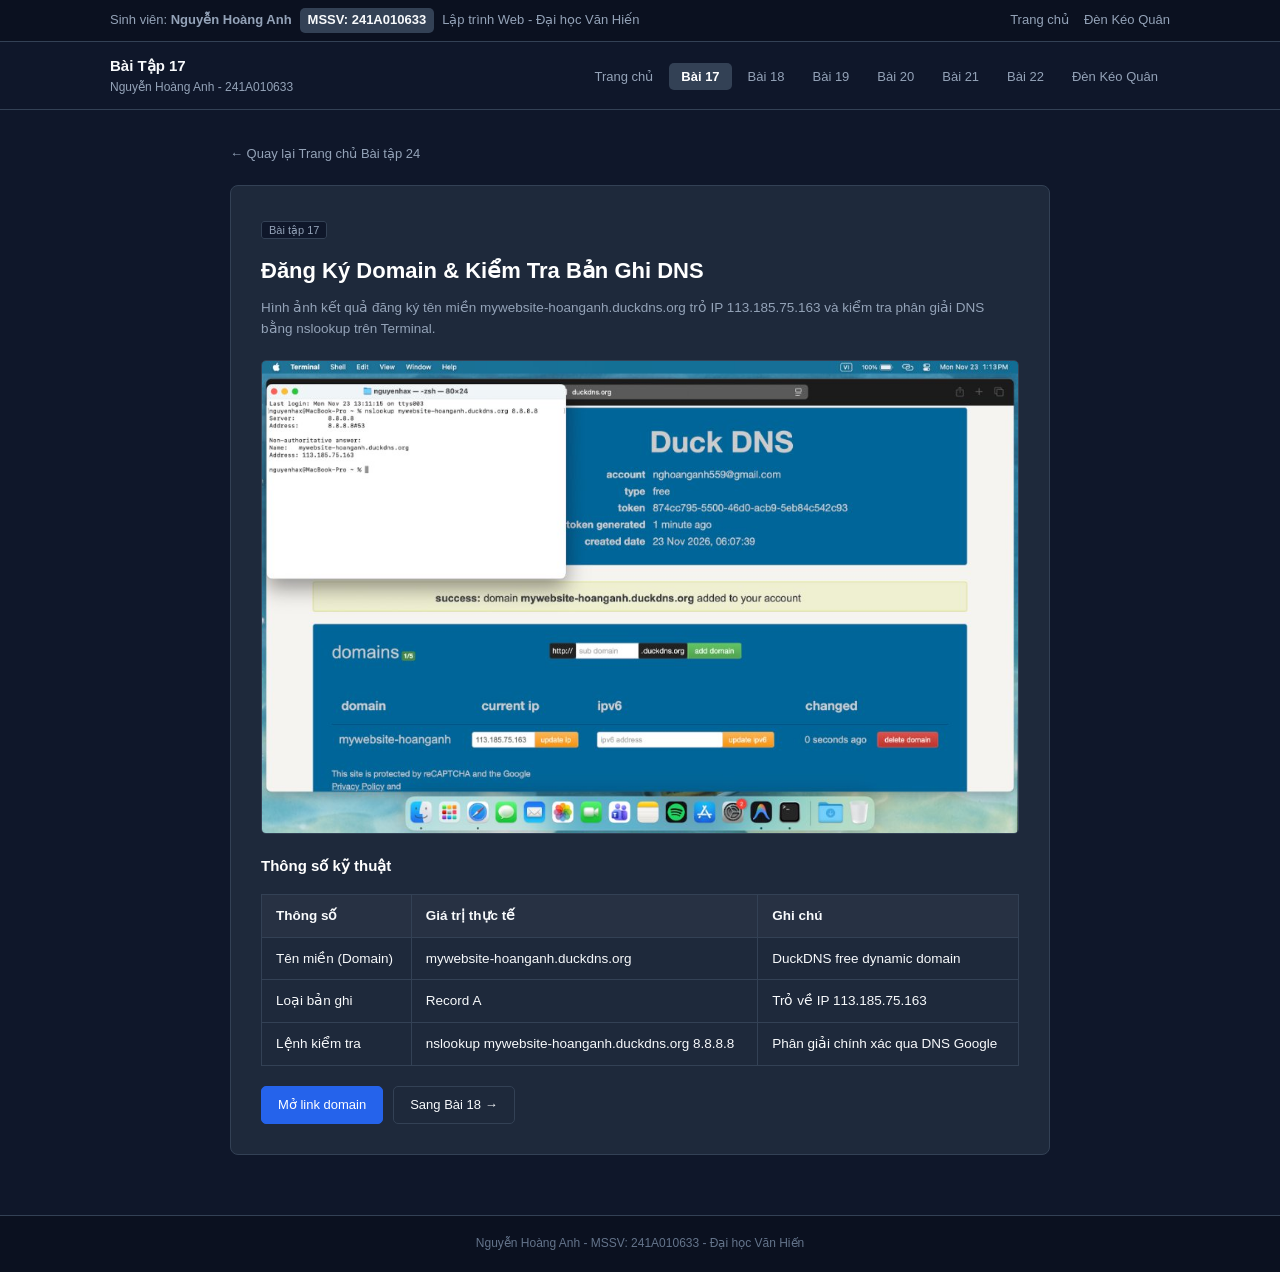
==== commit 7c157601: "Update: Gop bai 20a va 20b, cap nhat anh ket qua thuc te, toi gian hoa giao dien va bo cac badge" ====
--- a/bai17.html
+++ b/bai17.html
@@ -18,11 +18,12 @@
       display: inline-flex;
       align-items: center;
       gap: 6px;
-      color: #60a5fa;
+      color: #94a3b8;
       font-weight: 500;
       margin-bottom: 20px;
-      font-size: 13.5px;
+      font-size: 13px;
     }
+    .back-link:hover { color: #fff; }
     .media-box {
       border-radius: var(--radius-md);
       overflow: hidden;
@@ -44,18 +45,6 @@
     .table-custom th {
       background: rgba(255, 255, 255, 0.04);
       color: #f8fafc;
-    }
-    .code-snippet {
-      background: #090d16;
-      border: 1px solid var(--border-color);
-      border-radius: 6px;
-      padding: 14px;
-      font-family: monospace;
-      font-size: 13px;
-      color: #38bdf8;
-      overflow-x: auto;
-      margin: 14px 0;
-      line-height: 1.5;
     }
   </style>
 </head>
@@ -100,69 +89,53 @@
     <a href="index.html" class="back-link">&larr; Quay lại Trang chủ Bài tập 24</a>
 
     <div class="report-card">
-      <div style="display: flex; justify-content: space-between; align-items: center; margin-bottom: 12px; flex-wrap: wrap; gap: 8px;">
-        <span class="tag" style="background: rgba(56, 189, 248, 0.15); color: #38bdf8; font-weight: 600; padding: 4px 10px;">Báo cáo thực hành Bài 17</span>
-        <span class="status-indicator"><span class="status-dot"></span> Đã xác minh DNS (200 OK)</span>
+      <div style="margin-bottom: 12px;">
+        <span class="tag">Bài tập 17</span>
       </div>
 
-      <h1 style="font-size: 24px; margin-bottom: 10px; color: #fff;">Đăng Ký Domain &amp; Kiểm Tra Bản Ghi DNS</h1>
-      <p style="color: var(--text-muted); font-size: 14px;">
-        Đăng ký tên miền DuckDNS, cấu hình bản ghi Record A trỏ về IP máy chủ và kiểm thử phân giải DNS bằng lệnh nslookup trên macOS.
+      <h1 style="font-size: 22px; margin-bottom: 8px; color: #fff;">Đăng Ký Domain &amp; Kiểm Tra Bản Ghi DNS</h1>
+      <p style="color: var(--text-muted); font-size: 13.5px;">
+        Hình ảnh kết quả đăng ký tên miền mywebsite-hoanganh.duckdns.org trỏ IP 113.185.75.163 và kiểm tra phân giải DNS bằng nslookup trên Terminal.
       </p>
 
       <div class="media-box">
-        <img src="images/bt17.svg" alt="Hình kết quả Bài tập 17 DNS">
+        <img src="images/result-bt17.jpg" alt="Kết quả Bài tập 17">
       </div>
 
-      <h3 style="color: #fff; margin: 20px 0 8px; font-size: 16px;">1. Thông số kỹ thuật đã thiết lập</h3>
+      <h3 style="color: #fff; margin: 18px 0 8px; font-size: 15px;">Thông số kỹ thuật</h3>
       <table class="table-custom">
         <thead>
           <tr>
             <th>Thông số</th>
             <th>Giá trị thực tế</th>
-            <th>Ý nghĩa</th>
+            <th>Ghi chú</th>
           </tr>
         </thead>
         <tbody>
           <tr>
-            <td><strong>Tên miền đã cấp (Domain)</strong></td>
-            <td><code>mywebsite-hoanganh.duckdns.org</code></td>
-            <td>Subdomain hoạt động trên máy chủ DNS toàn cầu</td>
+            <td>Tên miền (Domain)</td>
+            <td>mywebsite-hoanganh.duckdns.org</td>
+            <td>DuckDNS free dynamic domain</td>
           </tr>
           <tr>
-            <td><strong>Loại bản ghi DNS</strong></td>
-            <td>Record A (Address)</td>
-            <td>Ánh xạ tên miền sang địa chỉ IPv4</td>
+            <td>Loại bản ghi</td>
+            <td>Record A</td>
+            <td>Trỏ về IP 113.185.75.163</td>
           </tr>
           <tr>
-            <td><strong>IP đích trỏ đến</strong></td>
-            <td><code>113.185.75.163</code></td>
-            <td>Địa chỉ IP công cộng của web server</td>
-          </tr>
-          <tr>
-            <td><strong>DNS Server kiểm tra</strong></td>
-            <td>Google Public DNS (8.8.8.8)</td>
-            <td>Máy chủ DNS chuẩn cổng 53 để kiểm thử toàn cầu</td>
+            <td>Lệnh kiểm tra</td>
+            <td>nslookup mywebsite-hoanganh.duckdns.org 8.8.8.8</td>
+            <td>Phân giải chính xác qua DNS Google</td>
           </tr>
         </tbody>
       </table>
 
-      <h3 style="color: #fff; margin: 20px 0 8px; font-size: 16px;">2. Lệnh kiểm tra phân giải DNS</h3>
-      <div class="code-snippet">
-$ nslookup mywebsite-hoanganh.duckdns.org 8.8.8.8<br><br>
-Server:        8.8.8.8<br>
-Address:       8.8.8.8#53<br><br>
-Non-authoritative answer:<br>
-Name:    mywebsite-hoanganh.duckdns.org<br>
-Address: 113.185.75.163
-      </div>
-
-      <div style="margin-top: 25px; display: flex; gap: 10px; flex-wrap: wrap;">
+      <div style="margin-top: 20px; display: flex; gap: 10px; flex-wrap: wrap;">
         <a href="http://mywebsite-hoanganh.duckdns.org" target="_blank" rel="noopener" class="btn btn-primary">
-          Mở tên miền thử nghiệm
+          Mở link domain
         </a>
-        <a href="bai18.html" class="btn btn-secondary">
-          Sang Bài 18: Upload FTP &rarr;
+        <a href="bai18.html" class="btn">
+          Sang Bài 18 &rarr;
         </a>
       </div>
     </div>
--- a/css/style.css
+++ b/css/style.css
@@ -1,16 +1,16 @@
 :root {
-  --primary: #2563eb;
-  --primary-hover: #1d4ed8;
+  --primary: #3b82f6;
+  --primary-hover: #2563eb;
   --bg-main: #0f172a;
   --bg-card: #1e293b;
-  --bg-card-hover: #273549;
+  --bg-card-hover: #243247;
   --border-color: #334155;
   --text-main: #f8fafc;
   --text-muted: #94a3b8;
   --text-dim: #64748b;
   --font-family: -apple-system, BlinkMacSystemFont, "Segoe UI", Roboto, "Helvetica Neue", Arial, sans-serif;
-  --radius-lg: 10px;
-  --radius-md: 6px;
+  --radius-lg: 8px;
+  --radius-md: 5px;
   --transition: all 0.2s ease;
 }
 
@@ -39,7 +39,7 @@
 
 .container {
   width: 100%;
-  max-width: 1140px;
+  max-width: 1100px;
   margin: 0 auto;
   padding: 0 20px;
 }
@@ -69,9 +69,9 @@
 .mssv-badge {
   background: #334155;
   color: #f8fafc;
-  font-weight: 700;
+  font-weight: 600;
   padding: 2px 8px;
-  border-radius: 4px;
+  border-radius: var(--radius-md);
 }
 
 .quick-links {
@@ -80,15 +80,14 @@
 }
 
 .quick-links a:hover {
-  color: #38bdf8;
+  color: var(--text-main);
 }
 
 .navbar {
   position: sticky;
   top: 0;
   z-index: 1000;
-  background: rgba(15, 23, 42, 0.95);
-  backdrop-filter: blur(8px);
+  background: #0f172a;
   border-bottom: 1px solid var(--border-color);
   padding: 12px 0;
 }
@@ -100,7 +99,7 @@
 }
 
 .brand-text h1 {
-  font-size: 16px;
+  font-size: 15px;
   font-weight: 700;
   color: var(--text-main);
 }
@@ -119,35 +118,22 @@
 }
 
 .nav-item a {
-  padding: 7px 12px;
+  padding: 6px 12px;
   border-radius: var(--radius-md);
-  font-size: 13.5px;
-  font-weight: 500;
+  font-size: 13px;
   color: var(--text-muted);
   transition: var(--transition);
 }
 
 .nav-item a:hover {
   color: var(--text-main);
-  background: rgba(255, 255, 255, 0.05);
+  background: #1e293b;
 }
 
 .nav-item a.active {
   color: #ffffff;
-  background: var(--primary);
+  background: #334155;
   font-weight: 600;
-}
-
-.nav-item.highlight a {
-  background: #1e293b;
-  border: 1px solid #475569;
-  color: #f8fafc;
-  font-weight: 600;
-}
-
-.nav-item.highlight a:hover {
-  background: var(--primary);
-  border-color: var(--primary);
 }
 
 .nav-toggle {
@@ -155,104 +141,100 @@
   background: none;
   border: 1px solid var(--border-color);
   color: var(--text-main);
-  font-size: 16px;
+  font-size: 13px;
   padding: 4px 10px;
-  border-radius: 4px;
+  border-radius: var(--radius-md);
   cursor: pointer;
 }
 
 .hero-section {
-  padding: 45px 0 25px;
+  padding: 40px 0 20px;
   text-align: center;
 }
 
 .hero-badge {
   display: inline-block;
-  padding: 4px 12px;
-  background: rgba(37, 99, 235, 0.12);
-  border: 1px solid rgba(59, 130, 246, 0.25);
-  border-radius: 20px;
-  color: #60a5fa;
+  padding: 3px 10px;
+  background: #1e293b;
+  border: 1px solid var(--border-color);
+  border-radius: var(--radius-md);
+  color: var(--text-muted);
   font-size: 12px;
-  font-weight: 600;
-  margin-bottom: 15px;
+  margin-bottom: 12px;
 }
 
 .hero-title {
-  font-size: 32px;
-  font-weight: 800;
-  line-height: 1.25;
-  margin-bottom: 12px;
+  font-size: 28px;
+  font-weight: 700;
+  line-height: 1.3;
+  margin-bottom: 10px;
   color: #f8fafc;
 }
 
 .hero-subtitle {
-  font-size: 15px;
-  color: var(--text-muted);
-  max-width: 720px;
-  margin: 0 auto 24px;
+  font-size: 14.5px;
+  color: var(--text-muted);
+  max-width: 680px;
+  margin: 0 auto 20px;
 }
 
 .hero-cta-group {
   display: flex;
   justify-content: center;
-  gap: 12px;
+  gap: 10px;
   flex-wrap: wrap;
-  margin-bottom: 35px;
+  margin-bottom: 30px;
 }
 
 .btn {
   display: inline-flex;
   align-items: center;
   justify-content: center;
-  padding: 9px 18px;
+  padding: 8px 16px;
   border-radius: var(--radius-md);
-  font-size: 13.5px;
-  font-weight: 600;
+  font-size: 13px;
+  font-weight: 500;
   cursor: pointer;
   transition: var(--transition);
-  border: 1px solid transparent;
+  border: 1px solid var(--border-color);
+  background: var(--bg-card);
+  color: var(--text-main);
+}
+
+.btn:hover {
+  background: #334155;
 }
 
 .btn-primary {
-  background: var(--primary);
+  background: #2563eb;
+  border-color: #2563eb;
   color: #fff;
 }
 
 .btn-primary:hover {
-  background: var(--primary-hover);
-}
-
-.btn-secondary {
-  background: var(--bg-card);
-  color: var(--text-main);
-  border: 1px solid var(--border-color);
-}
-
-.btn-secondary:hover {
-  background: var(--bg-card-hover);
-  border-color: #475569;
+  background: #1d4ed8;
+  border-color: #1d4ed8;
 }
 
 .stats-bar {
   display: grid;
-  grid-template-columns: repeat(auto-fit, minmax(180px, 1fr));
+  grid-template-columns: repeat(auto-fit, minmax(160px, 1fr));
   gap: 12px;
-  margin-bottom: 40px;
+  margin-bottom: 35px;
 }
 
 .stat-card {
   background: var(--bg-card);
   border: 1px solid var(--border-color);
   border-radius: var(--radius-lg);
-  padding: 16px;
+  padding: 14px;
   text-align: center;
 }
 
 .stat-number {
-  font-size: 24px;
-  font-weight: 800;
-  color: #38bdf8;
+  font-size: 20px;
+  font-weight: 700;
+  color: var(--text-main);
   margin-bottom: 2px;
 }
 
@@ -262,42 +244,41 @@
 }
 
 .section {
-  padding: 40px 0;
+  padding: 35px 0;
 }
 
 .section-header {
   text-align: center;
-  margin-bottom: 30px;
+  margin-bottom: 25px;
 }
 
 .section-tag {
-  color: #38bdf8;
-  font-size: 12px;
-  font-weight: 700;
+  color: var(--text-muted);
+  font-size: 11.5px;
   text-transform: uppercase;
   letter-spacing: 0.5px;
   display: block;
+  margin-bottom: 4px;
+}
+
+.section-title {
+  font-size: 22px;
+  font-weight: 700;
+  color: var(--text-main);
   margin-bottom: 6px;
 }
 
-.section-title {
-  font-size: 24px;
-  font-weight: 800;
-  color: var(--text-main);
-  margin-bottom: 8px;
-}
-
 .section-desc {
-  font-size: 14px;
-  color: var(--text-muted);
-  max-width: 620px;
+  font-size: 13.5px;
+  color: var(--text-muted);
+  max-width: 600px;
   margin: 0 auto;
 }
 
 .projects-grid {
   display: grid;
-  grid-template-columns: repeat(auto-fill, minmax(330px, 1fr));
-  gap: 20px;
+  grid-template-columns: repeat(auto-fill, minmax(320px, 1fr));
+  gap: 18px;
 }
 
 .project-card {
@@ -312,7 +293,6 @@
 
 .project-card:hover {
   border-color: #475569;
-  background: var(--bg-card-hover);
 }
 
 .card-media {
@@ -330,7 +310,7 @@
 }
 
 .card-body {
-  padding: 18px;
+  padding: 16px;
   display: flex;
   flex-direction: column;
   flex: 1;
@@ -340,98 +320,81 @@
   display: flex;
   justify-content: space-between;
   align-items: center;
-  margin-bottom: 8px;
+  margin-bottom: 6px;
 }
 
 .card-number {
   font-size: 11.5px;
-  font-weight: 700;
-  color: #38bdf8;
-  text-transform: uppercase;
-}
-
-.status-indicator {
-  display: inline-flex;
-  align-items: center;
-  gap: 6px;
-  font-size: 11.5px;
   font-weight: 600;
-  color: #4ade80;
-}
-
-.status-dot {
-  width: 6px;
-  height: 6px;
-  border-radius: 50%;
-  background: #22c55e;
+  color: var(--text-muted);
 }
 
 .card-title {
-  font-size: 16px;
-  font-weight: 700;
-  color: var(--text-main);
-  margin-bottom: 8px;
+  font-size: 15px;
+  font-weight: 600;
+  color: var(--text-main);
+  margin-bottom: 6px;
   line-height: 1.35;
 }
 
 .card-desc {
   font-size: 13px;
   color: var(--text-muted);
+  margin-bottom: 12px;
+  flex: 1;
+}
+
+.card-tags {
+  display: flex;
+  flex-wrap: wrap;
+  gap: 4px;
   margin-bottom: 14px;
-  flex: 1;
-}
-
-.card-tags {
-  display: flex;
-  flex-wrap: wrap;
-  gap: 5px;
-  margin-bottom: 16px;
 }
 
 .tag {
-  background: rgba(255, 255, 255, 0.05);
+  background: #0f172a;
   color: var(--text-muted);
   font-size: 11px;
   padding: 2px 7px;
-  border-radius: 4px;
-  border: 1px solid rgba(255, 255, 255, 0.06);
+  border-radius: 3px;
+  border: 1px solid var(--border-color);
 }
 
 .card-footer {
   display: flex;
   gap: 8px;
-  padding-top: 14px;
+  padding-top: 12px;
   border-top: 1px solid var(--border-color);
 }
 
 .card-footer .btn {
   flex: 1;
-  padding: 7px 10px;
-  font-size: 12.5px;
+  padding: 6px 10px;
+  font-size: 12px;
 }
 
 .author-section {
   border-top: 1px solid var(--border-color);
-  padding: 40px 0;
+  padding: 35px 0;
 }
 
 .profile-card {
   background: var(--bg-card);
   border: 1px solid var(--border-color);
   border-radius: var(--radius-lg);
-  padding: 24px;
-  display: flex;
-  align-items: center;
-  gap: 20px;
+  padding: 20px;
+  display: flex;
+  align-items: center;
+  gap: 18px;
   flex-wrap: wrap;
 }
 
 .profile-avatar {
-  width: 80px;
-  height: 80px;
+  width: 70px;
+  height: 70px;
   border-radius: 50%;
   object-fit: cover;
-  border: 2px solid #475569;
+  border: 1px solid var(--border-color);
 }
 
 .profile-info {
@@ -439,7 +402,7 @@
 }
 
 .profile-name {
-  font-size: 18px;
+  font-size: 16px;
   font-weight: 700;
   color: #fff;
   margin-bottom: 4px;
@@ -452,9 +415,9 @@
 .profile-details {
   display: grid;
   grid-template-columns: repeat(auto-fit, minmax(180px, 1fr));
-  gap: 8px;
-  margin-top: 12px;
-  font-size: 13px;
+  gap: 6px;
+  margin-top: 10px;
+  font-size: 12.5px;
   color: var(--text-muted);
 }
 
@@ -465,30 +428,22 @@
 footer {
   background: #0b1120;
   border-top: 1px solid var(--border-color);
-  padding: 20px 0;
+  padding: 18px 0;
   text-align: center;
-  font-size: 12.5px;
+  font-size: 12px;
   color: var(--text-dim);
-}
-
-footer a {
-  color: var(--text-muted);
-}
-
-footer a:hover {
-  color: var(--text-main);
 }
 
 @media (max-width: 900px) {
   .nav-menu {
     position: fixed;
-    top: 60px;
+    top: 55px;
     left: 0;
     width: 100%;
     background: #0f172a;
     flex-direction: column;
-    padding: 16px;
-    gap: 8px;
+    padding: 14px;
+    gap: 6px;
     border-bottom: 1px solid var(--border-color);
     display: none;
   }
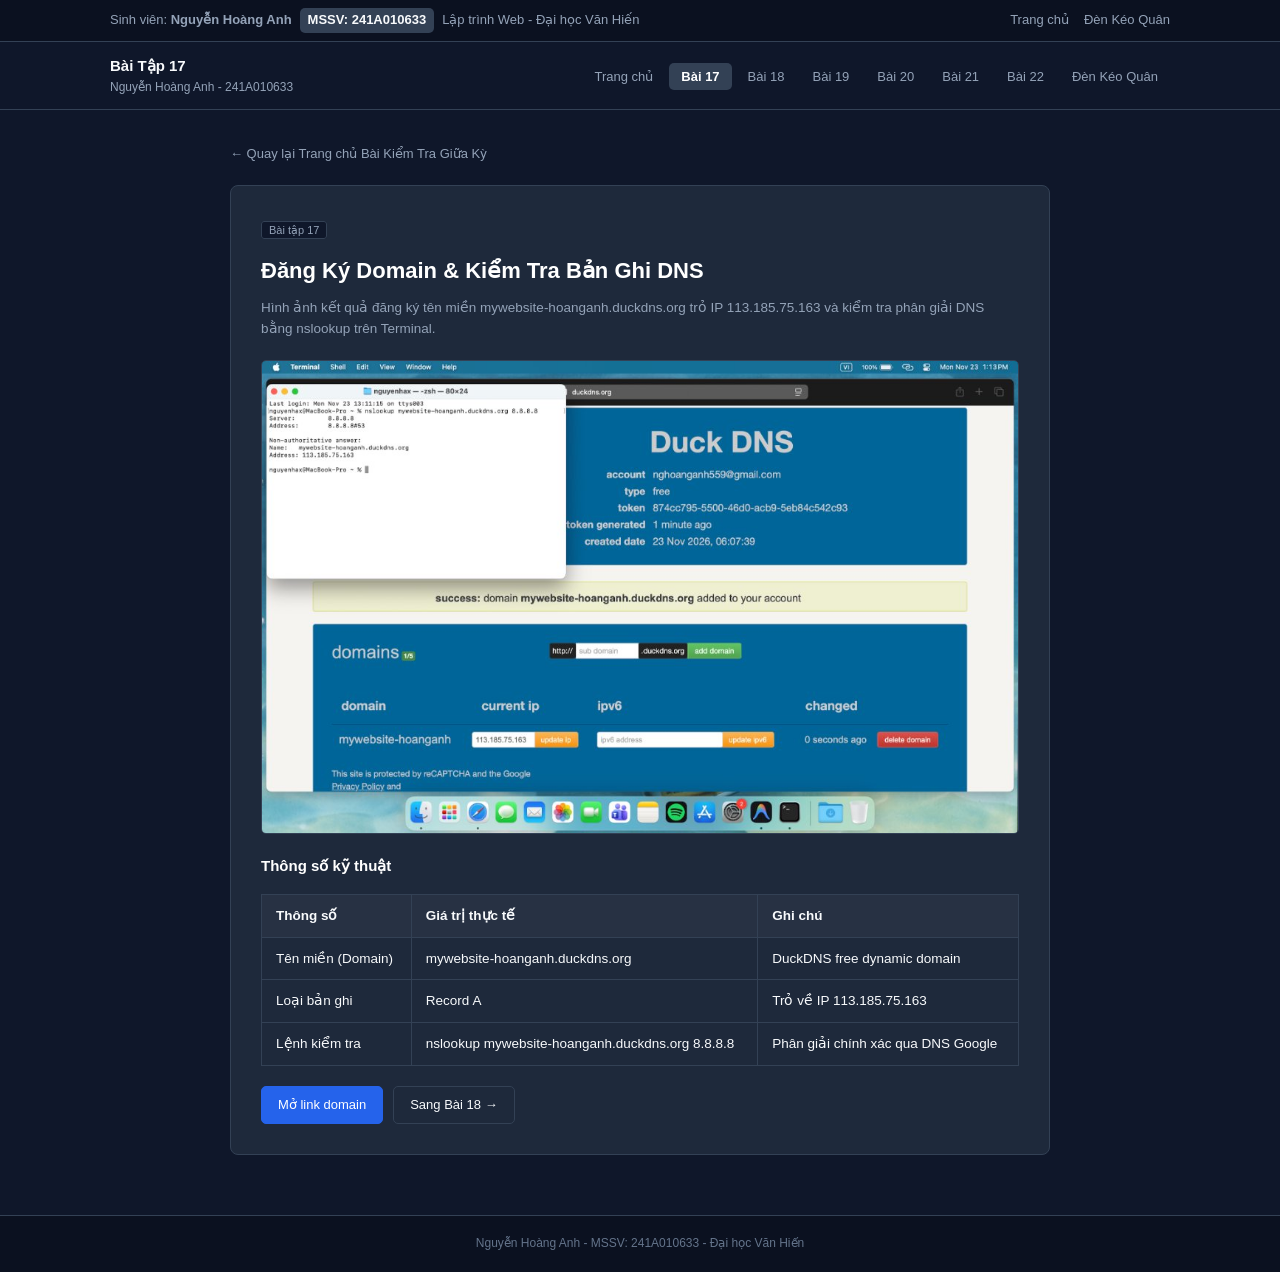
==== commit 965cbd50: "Cap nhat anh va link Bai 22, doi ten web thanh Bai Kiem Tra Giua Ky" ====
--- a/bai17.html
+++ b/bai17.html
@@ -86,7 +86,7 @@
   </nav>
 
   <div class="container detail-container">
-    <a href="index.html" class="back-link">&larr; Quay lại Trang chủ Bài tập 24</a>
+    <a href="index.html" class="back-link">&larr; Quay lại Trang chủ Bài Kiểm Tra Giữa Kỳ</a>
 
     <div class="report-card">
       <div style="margin-bottom: 12px;">
